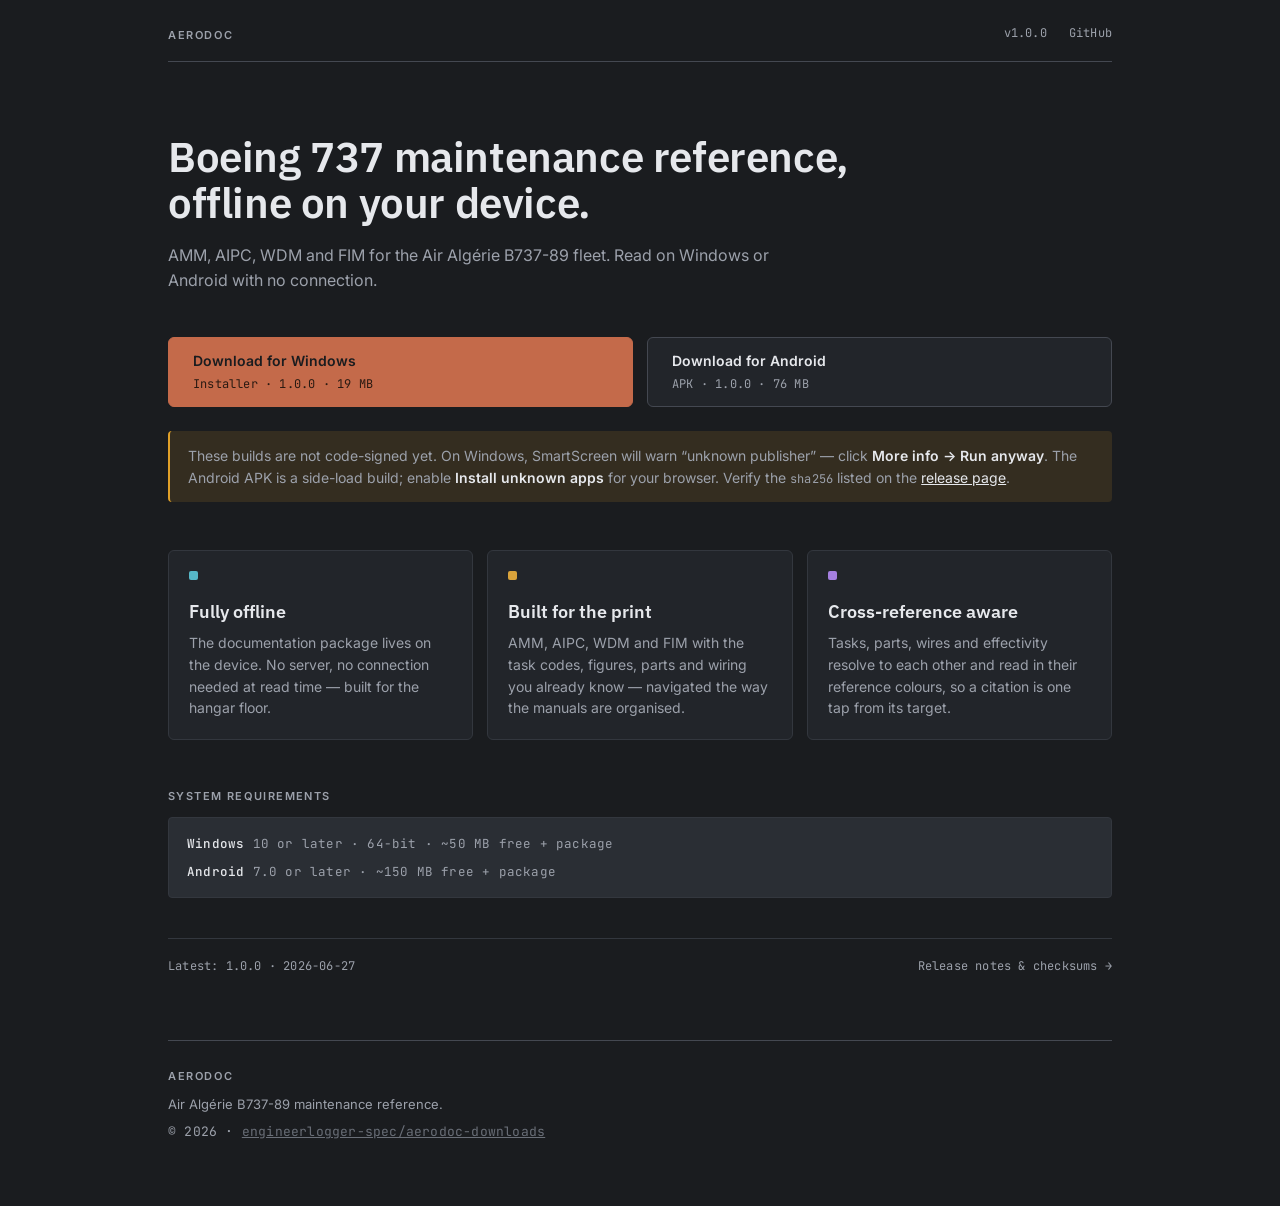
==== index.html @ a94293f4 "feat: AeroDoc download landing page + latest-resolver + Pages deploy Dark technical-manual page matc" ====
<!DOCTYPE html>
<html lang="en" data-os="unknown">
<head>
  <meta charset="UTF-8" />
  <meta name="viewport" content="width=device-width, initial-scale=1.0" />
  <title>AeroDoc — Boeing 737 maintenance reference, offline</title>
  <meta name="description" content="AeroDoc — AMM, AIPC, WDM and FIM for the Air Algérie B737-89 fleet. Read on Windows or Android with no connection." />
  <meta property="og:title" content="AeroDoc" />
  <meta property="og:description" content="Boeing 737 maintenance reference, offline on your device." />
  <meta property="og:type" content="website" />
  <link rel="preconnect" href="https://fonts.googleapis.com" />
  <link rel="preconnect" href="https://fonts.gstatic.com" crossorigin />
  <link href="https://fonts.googleapis.com/css2?family=IBM+Plex+Sans:wght@500;600&family=Inter:wght@400;500;600&family=JetBrains+Mono:wght@500&display=swap" rel="stylesheet" />
  <link rel="stylesheet" href="styles.css" />
</head>
<body>
  <div class="wrap">
    <!-- ── Header ─────────────────────────────────────────── -->
    <header class="topbar">
      <div class="wordmark">
        <span class="eyebrow">AERODOC</span>
      </div>
      <nav class="topnav">
        <a id="navVersion" class="mono" href="https://github.com/engineerlogger-spec/aerodoc-downloads/releases/latest">v—</a>
        <a class="mono" href="https://github.com/engineerlogger-spec/aerodoc-downloads" rel="noopener">GitHub</a>
      </nav>
    </header>

    <!-- ── Hero ───────────────────────────────────────────── -->
    <section class="hero">
      <h1>Boeing&nbsp;737 maintenance reference,<br />offline on your device.</h1>
      <p class="sub">AMM, AIPC, WDM and FIM for the Air&nbsp;Algérie B737-89 fleet.
        Read on Windows or Android with no connection.</p>
    </section>

    <!-- ── Download row ───────────────────────────────────── -->
    <section class="downloads" id="downloads">
      <a class="dl dl-windows" id="dlWindows"
         href="https://github.com/engineerlogger-spec/aerodoc-downloads/releases/latest/download/AeroDoc-Setup-latest.exe">
        <span class="dl-os">Download for Windows</span>
        <span class="dl-meta mono">Installer · <span data-fill="version">—</span> · <span data-fill="winSize">—</span></span>
      </a>
      <a class="dl dl-android" id="dlAndroid"
         href="https://github.com/engineerlogger-spec/aerodoc-downloads/releases/latest/download/AeroDoc-latest.apk">
        <span class="dl-os">Download for Android</span>
        <span class="dl-meta mono">APK · <span data-fill="version">—</span> · <span data-fill="apkSize">—</span></span>
      </a>
    </section>

    <!-- ── Unsigned-build caution (honest, load-bearing) ──── -->
    <aside class="callout">
      <p>These builds are not code-signed yet. On Windows, SmartScreen will warn
        “unknown publisher” — click <strong>More info → Run anyway</strong>. The
        Android APK is a side-load build; enable <strong>Install unknown apps</strong>
        for your browser. Verify the <span class="mono">sha256</span> listed on the
        <a href="https://github.com/engineerlogger-spec/aerodoc-downloads/releases/latest">release page</a>.</p>
    </aside>

    <!-- ── Value ──────────────────────────────────────────── -->
    <section class="cards">
      <article class="card">
        <span class="dot" style="--dot:#56B7C7"></span>
        <h3>Fully offline</h3>
        <p>The documentation package lives on the device. No server, no connection
          needed at read time — built for the hangar floor.</p>
      </article>
      <article class="card">
        <span class="dot" style="--dot:#D9A33B"></span>
        <h3>Built for the print</h3>
        <p>AMM, AIPC, WDM and FIM with the task codes, figures, parts and wiring you
          already know — navigated the way the manuals are organised.</p>
      </article>
      <article class="card">
        <span class="dot" style="--dot:#A57FE0"></span>
        <h3>Cross-reference aware</h3>
        <p>Tasks, parts, wires and effectivity resolve to each other and read in
          their reference colours, so a citation is one tap from its target.</p>
      </article>
    </section>

    <!-- ── System requirements ────────────────────────────── -->
    <section class="sysreq">
      <h2 class="label">SYSTEM REQUIREMENTS</h2>
      <div class="reqgrid mono">
        <div><span class="req-os">Windows</span> 10 or later · 64-bit · ~50&nbsp;MB free + package</div>
        <div><span class="req-os">Android</span> 7.0 or later · ~150&nbsp;MB free + package</div>
      </div>
    </section>

    <!-- ── Version strip ──────────────────────────────────── -->
    <section class="verstrip">
      <span class="mono">Latest: <span data-fill="version">—</span> · <span data-fill="date">—</span></span>
      <a class="mono" href="https://github.com/engineerlogger-spec/aerodoc-downloads/releases/latest">Release notes &amp; checksums →</a>
    </section>

    <!-- ── Footer ─────────────────────────────────────────── -->
    <footer class="foot">
      <span class="eyebrow">AERODOC</span>
      <p>Air Algérie B737-89 maintenance reference.</p>
      <p class="muted mono">© 2026 · <a href="https://github.com/engineerlogger-spec/aerodoc-downloads" rel="noopener">engineerlogger-spec/aerodoc-downloads</a></p>
    </footer>
  </div>

  <script src="app.js"></script>
</body>
</html>
---- styles.css ----
/* AeroDoc landing page — the app's identity rendered in HTML.
   Dark, thin-bordered, no gradients/shadows. Tokens mirror
   apps/aerodoc_flutter/lib/design/ad_tokens.dart (dark palette). */

:root {
  --bg-deep: #1A1C1F;
  --bg-panel: #22252A;
  --bg-raised: #2A2E34;
  --hover: #33373E;
  --fg: #E6E8EC;
  --fg-2: #9CA1AB;
  --fg-muted: #6A6F78;
  --line-soft: #33373E;
  --line-hard: #444851;
  --accent: #C46A4A;
  --accent-soft: #C46A4A29;
  --caution: #E0A028;
  --caution-wash: #E0A02821;

  --sans: 'Inter', system-ui, -apple-system, Segoe UI, Roboto, sans-serif;
  --display: 'IBM Plex Sans', var(--sans);
  --mono: 'JetBrains Mono', ui-monospace, SFMono-Regular, Menlo, monospace;
  --maxw: 1040px;
}

* { box-sizing: border-box; }

html { -webkit-text-size-adjust: 100%; }

body {
  margin: 0;
  background: var(--bg-deep);
  color: var(--fg);
  font-family: var(--sans);
  font-size: 15px;
  line-height: 1.55;
  -webkit-font-smoothing: antialiased;
  text-rendering: optimizeLegibility;
}

.wrap {
  max-width: var(--maxw);
  margin: 0 auto;
  padding: 0 48px 64px;
}

a { color: inherit; }
.mono { font-family: var(--mono); font-size: 12px; letter-spacing: 0.2px; }
.muted { color: var(--fg-muted); }

.eyebrow {
  font-family: var(--sans);
  font-weight: 600;
  font-size: 11px;
  letter-spacing: 1.6px;
  text-transform: uppercase;
  color: var(--fg-2);
}

/* ── Header ─────────────────────────────────────────────── */
.topbar {
  display: flex;
  align-items: center;
  justify-content: space-between;
  padding: 22px 0 16px;
  border-bottom: 1px solid var(--line-hard);
}
.topnav { display: flex; gap: 22px; }
.topnav a {
  text-decoration: none;
  color: var(--fg-2);
  transition: color 0.15s ease;
}
.topnav a:hover { color: var(--fg); }

/* ── Hero ───────────────────────────────────────────────── */
.hero { padding: 72px 0 8px; }
.hero h1 {
  font-family: var(--display);
  font-weight: 600;
  font-size: 42px;
  line-height: 1.08;
  letter-spacing: -0.4px;
  margin: 0 0 18px;
  color: var(--fg);
}
.hero .sub {
  max-width: 620px;
  margin: 0;
  font-size: 16px;
  color: var(--fg-2);
}

/* ── Download row ───────────────────────────────────────── */
.downloads {
  display: flex;
  gap: 14px;
  margin: 36px 0 0;
}
.dl {
  flex: 1 1 0;
  min-height: 64px;
  display: flex;
  flex-direction: column;
  justify-content: center;
  gap: 4px;
  padding: 12px 24px;
  border-radius: 6px;
  text-decoration: none;
  border: 1px solid var(--line-hard);
  background: var(--bg-panel);
  color: var(--fg);
  transition: background 0.15s ease, border-color 0.15s ease, transform 0.05s ease;
}
.dl:hover { background: var(--hover); }
.dl:active { transform: translateY(1px); }
.dl-os { font-weight: 600; font-size: 14px; }
.dl-meta { color: var(--fg-2); }

/* Primary (accent) button — the OS we think you're on. */
.dl.primary {
  background: var(--accent);
  border-color: var(--accent);
  color: #1A1C1F;
}
.dl.primary .dl-meta { color: #2A1A12; }
.dl.primary:hover { background: #B65F40; border-color: #B65F40; }
.dl:focus-visible { outline: 2px solid var(--accent); outline-offset: 2px; }

/* OS detection: default + Windows -> Windows primary; Android -> Android
   primary AND moved first. JS sets <html data-os>. */
[data-os="android"] .downloads { flex-direction: row; }
[data-os="android"] .dl-android { order: 0; }
[data-os="android"] .dl-windows { order: 1; }
[data-os="unknown"] .dl-windows,
[data-os="windows"] .dl-windows { background: var(--accent); border-color: var(--accent); color: #1A1C1F; }
[data-os="unknown"] .dl-windows .dl-meta,
[data-os="windows"] .dl-windows .dl-meta { color: #2A1A12; }
[data-os="unknown"] .dl-windows:hover,
[data-os="windows"] .dl-windows:hover { background: #B65F40; border-color: #B65F40; }
[data-os="android"] .dl-android { background: var(--accent); border-color: var(--accent); color: #1A1C1F; }
[data-os="android"] .dl-android .dl-meta { color: #2A1A12; }
[data-os="android"] .dl-android:hover { background: #B65F40; border-color: #B65F40; }

/* ── Caution callout ────────────────────────────────────── */
.callout {
  margin: 24px 0 0;
  padding: 14px 18px;
  background: var(--caution-wash);
  border-left: 2px solid var(--caution);
  border-radius: 4px;
}
.callout p { margin: 0; font-size: 14px; color: var(--fg-2); }
.callout strong { color: var(--fg); font-weight: 600; }
.callout a { color: var(--fg); }

/* ── Value cards ────────────────────────────────────────── */
.cards {
  display: grid;
  grid-template-columns: repeat(3, 1fr);
  gap: 14px;
  margin: 48px 0 0;
}
.card {
  background: var(--bg-panel);
  border: 1px solid var(--line-soft);
  border-radius: 6px;
  padding: 20px;
}
.card .dot {
  display: inline-block;
  width: 9px;
  height: 9px;
  border-radius: 2px;
  background: var(--dot, var(--accent));
  margin-bottom: 12px;
}
.card h3 {
  font-family: var(--display);
  font-weight: 600;
  font-size: 18px;
  margin: 0 0 6px;
  color: var(--fg);
}
.card p { margin: 0; font-size: 14px; color: var(--fg-2); }

/* ── System requirements ────────────────────────────────── */
.sysreq { margin: 48px 0 0; }
.label {
  font-family: var(--sans);
  font-weight: 600;
  font-size: 11px;
  letter-spacing: 1.4px;
  text-transform: uppercase;
  color: var(--fg-2);
  margin: 0 0 12px;
}
.reqgrid {
  background: var(--bg-raised);
  border: 1px solid var(--line-soft);
  border-radius: 4px;
  padding: 16px 18px;
  display: grid;
  gap: 8px;
  font-size: 12.5px;
  color: var(--fg-2);
}
.req-os { color: var(--fg); font-weight: 500; }

/* ── Version strip ──────────────────────────────────────── */
.verstrip {
  margin: 40px 0 0;
  padding-top: 18px;
  border-top: 1px solid var(--line-soft);
  display: flex;
  align-items: center;
  justify-content: space-between;
  gap: 16px;
  color: var(--fg-2);
}
.verstrip a { color: var(--fg-2); text-decoration: none; }
.verstrip a:hover { color: var(--fg); }

/* ── Footer ─────────────────────────────────────────────── */
.foot {
  margin: 64px 0 0;
  padding-top: 22px;
  border-top: 1px solid var(--line-hard);
}
.foot p { margin: 8px 0 0; font-size: 13px; color: var(--fg-2); }
.foot .muted a { color: var(--fg-muted); }
.foot .muted a:hover { color: var(--fg-2); }

/* ── Responsive ─────────────────────────────────────────── */
@media (max-width: 720px) {
  .wrap { padding: 0 16px 48px; }
  .hero { padding: 48px 0 8px; }
  .hero h1 { font-size: 30px; }
  .downloads,
  [data-os="android"] .downloads { flex-direction: column; }
  .cards { grid-template-columns: 1fr; }
  .verstrip { flex-direction: column; align-items: flex-start; gap: 6px; }
}
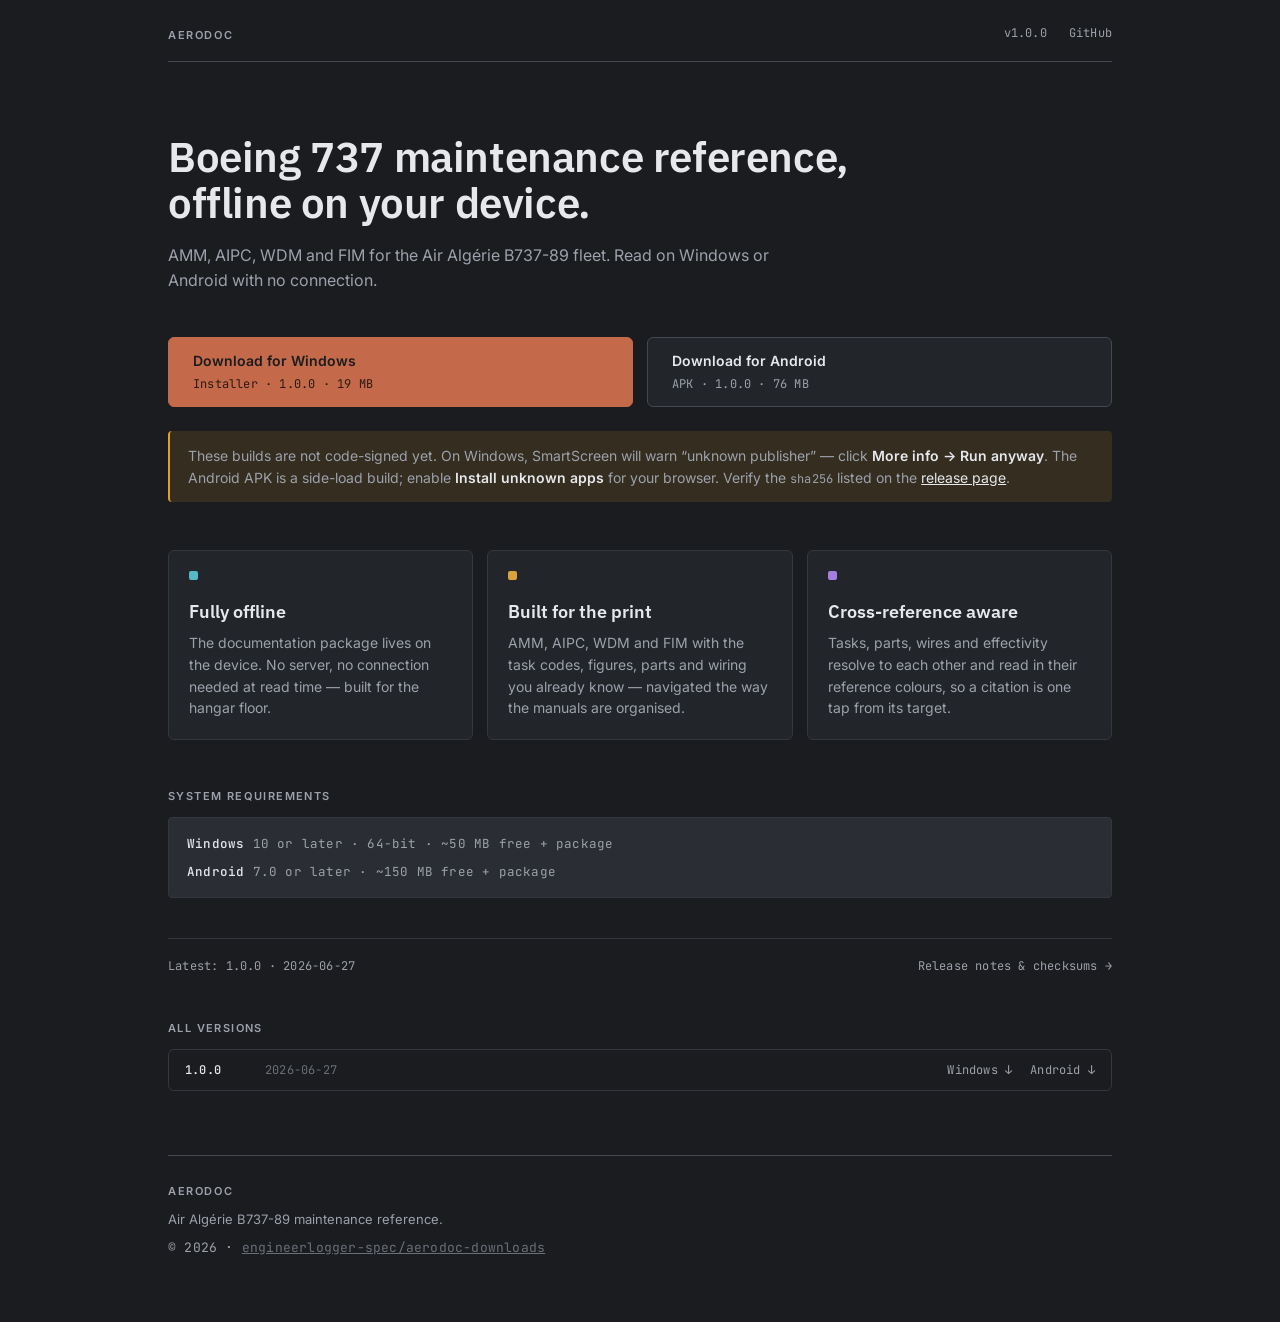
==== commit b2348d1d: "feat: version-history section (download any past version on demand) Co-Authored-By: Claude Opus 4.8 " ====
--- a/index.html
+++ b/index.html
@@ -36,12 +36,12 @@
     <!-- ── Download row ───────────────────────────────────── -->
     <section class="downloads" id="downloads">
       <a class="dl dl-windows" id="dlWindows"
-         href="https://github.com/engineerlogger-spec/aerodoc-downloads/releases/latest/download/AeroDoc-Setup-latest.exe">
+         href="https://github.com/engineerlogger-spec/aerodoc-downloads/releases/latest/download/aerodoc_installer_latest.exe">
         <span class="dl-os">Download for Windows</span>
         <span class="dl-meta mono">Installer · <span data-fill="version">—</span> · <span data-fill="winSize">—</span></span>
       </a>
       <a class="dl dl-android" id="dlAndroid"
-         href="https://github.com/engineerlogger-spec/aerodoc-downloads/releases/latest/download/AeroDoc-latest.apk">
+         href="https://github.com/engineerlogger-spec/aerodoc-downloads/releases/latest/download/aerodoc_latest.apk">
         <span class="dl-os">Download for Android</span>
         <span class="dl-meta mono">APK · <span data-fill="version">—</span> · <span data-fill="apkSize">—</span></span>
       </a>
@@ -93,6 +93,14 @@
       <a class="mono" href="https://github.com/engineerlogger-spec/aerodoc-downloads/releases/latest">Release notes &amp; checksums →</a>
     </section>
 
+    <!-- ── Version history — download any past version on demand ─ -->
+    <section class="history">
+      <h2 class="label">ALL VERSIONS</h2>
+      <div class="vtable" id="versionList">
+        <p class="muted mono">Loading…</p>
+      </div>
+    </section>
+
     <!-- ── Footer ─────────────────────────────────────────── -->
     <footer class="foot">
       <span class="eyebrow">AERODOC</span>
--- a/styles.css
+++ b/styles.css
@@ -241,3 +241,33 @@
   .cards { grid-template-columns: 1fr; }
   .verstrip { flex-direction: column; align-items: flex-start; gap: 6px; }
 }
+
+/* ── Version history ────────────────────────────────────── */
+.history { margin: 44px 0 0; }
+.vtable {
+  border: 1px solid var(--line-soft);
+  border-radius: 6px;
+  overflow: hidden;
+}
+.vrow {
+  display: flex;
+  align-items: center;
+  gap: 16px;
+  padding: 11px 16px;
+  border-bottom: 1px solid var(--line-soft);
+  font-size: 12.5px;
+}
+.vrow:last-child { border-bottom: none; }
+.vrow:hover { background: var(--bg-panel); }
+.vver { color: var(--fg); font-weight: 500; min-width: 64px; }
+.vdate { color: var(--fg-muted); min-width: 96px; }
+.vlinks { margin-left: auto; display: flex; gap: 18px; }
+.vdl { color: var(--fg-2); text-decoration: none; }
+.vdl:hover { color: var(--accent); }
+.vtable .muted { padding: 14px 16px; margin: 0; }
+.vtable .muted a { color: var(--fg-2); }
+.vtable .muted a:hover { color: var(--accent); }
+@media (max-width: 720px) {
+  .vrow { flex-wrap: wrap; gap: 6px 12px; }
+  .vlinks { margin-left: 0; width: 100%; }
+}
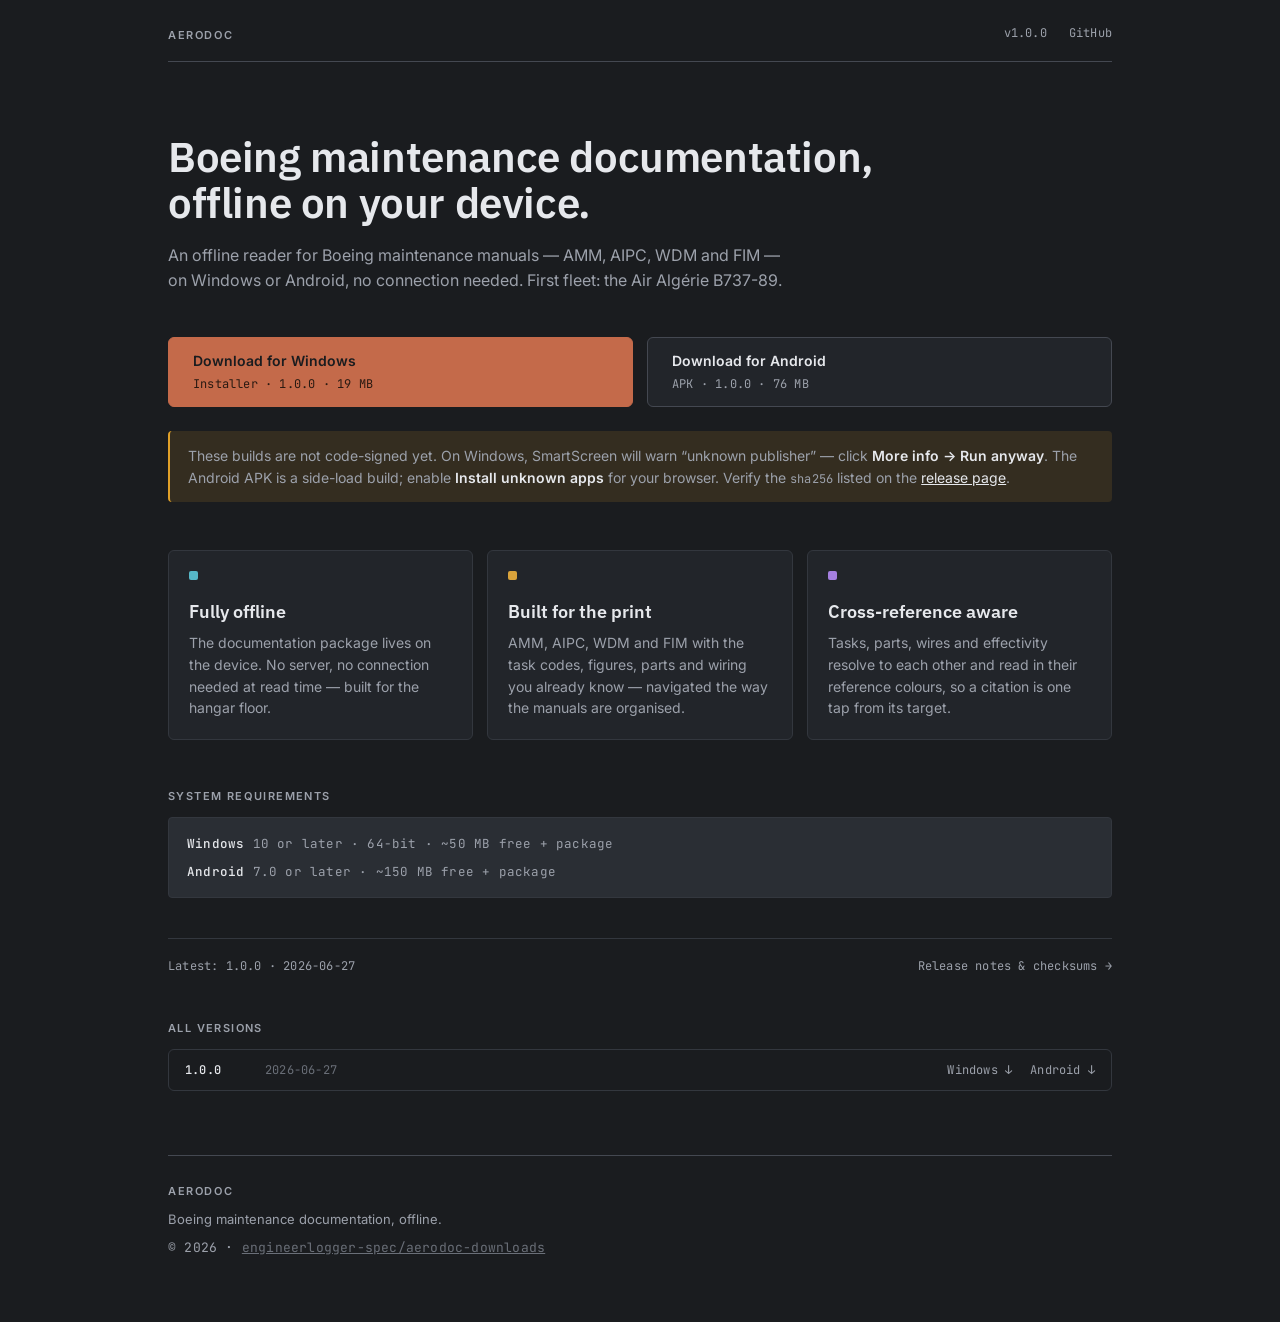
==== commit 2f1a3ce3: "copy: AeroDoc reads Boeing maintenance documentation; B737-89 is the first fleet, not the scope Also" ====
--- a/index.html
+++ b/index.html
@@ -3,10 +3,10 @@
 <head>
   <meta charset="UTF-8" />
   <meta name="viewport" content="width=device-width, initial-scale=1.0" />
-  <title>AeroDoc — Boeing 737 maintenance reference, offline</title>
-  <meta name="description" content="AeroDoc — AMM, AIPC, WDM and FIM for the Air Algérie B737-89 fleet. Read on Windows or Android with no connection." />
+  <title>AeroDoc — Boeing maintenance documentation, offline</title>
+  <meta name="description" content="AeroDoc — an offline reader for Boeing maintenance manuals (AMM, AIPC, WDM, FIM) on Windows and Android. First fleet: the Air Algérie B737-89." />
   <meta property="og:title" content="AeroDoc" />
-  <meta property="og:description" content="Boeing 737 maintenance reference, offline on your device." />
+  <meta property="og:description" content="Boeing maintenance documentation, offline on your device." />
   <meta property="og:type" content="website" />
   <link rel="preconnect" href="https://fonts.googleapis.com" />
   <link rel="preconnect" href="https://fonts.gstatic.com" crossorigin />
@@ -28,9 +28,10 @@
 
     <!-- ── Hero ───────────────────────────────────────────── -->
     <section class="hero">
-      <h1>Boeing&nbsp;737 maintenance reference,<br />offline on your device.</h1>
-      <p class="sub">AMM, AIPC, WDM and FIM for the Air&nbsp;Algérie B737-89 fleet.
-        Read on Windows or Android with no connection.</p>
+      <h1>Boeing maintenance documentation,<br />offline on your device.</h1>
+      <p class="sub">An offline reader for Boeing maintenance manuals — AMM, AIPC,
+        WDM and FIM — on Windows or Android, no connection needed.
+        First fleet: the Air&nbsp;Algérie B737-89.</p>
     </section>
 
     <!-- ── Download row ───────────────────────────────────── -->
@@ -104,7 +105,7 @@
     <!-- ── Footer ─────────────────────────────────────────── -->
     <footer class="foot">
       <span class="eyebrow">AERODOC</span>
-      <p>Air Algérie B737-89 maintenance reference.</p>
+      <p>Boeing maintenance documentation, offline.</p>
       <p class="muted mono">© 2026 · <a href="https://github.com/engineerlogger-spec/aerodoc-downloads" rel="noopener">engineerlogger-spec/aerodoc-downloads</a></p>
     </footer>
   </div>
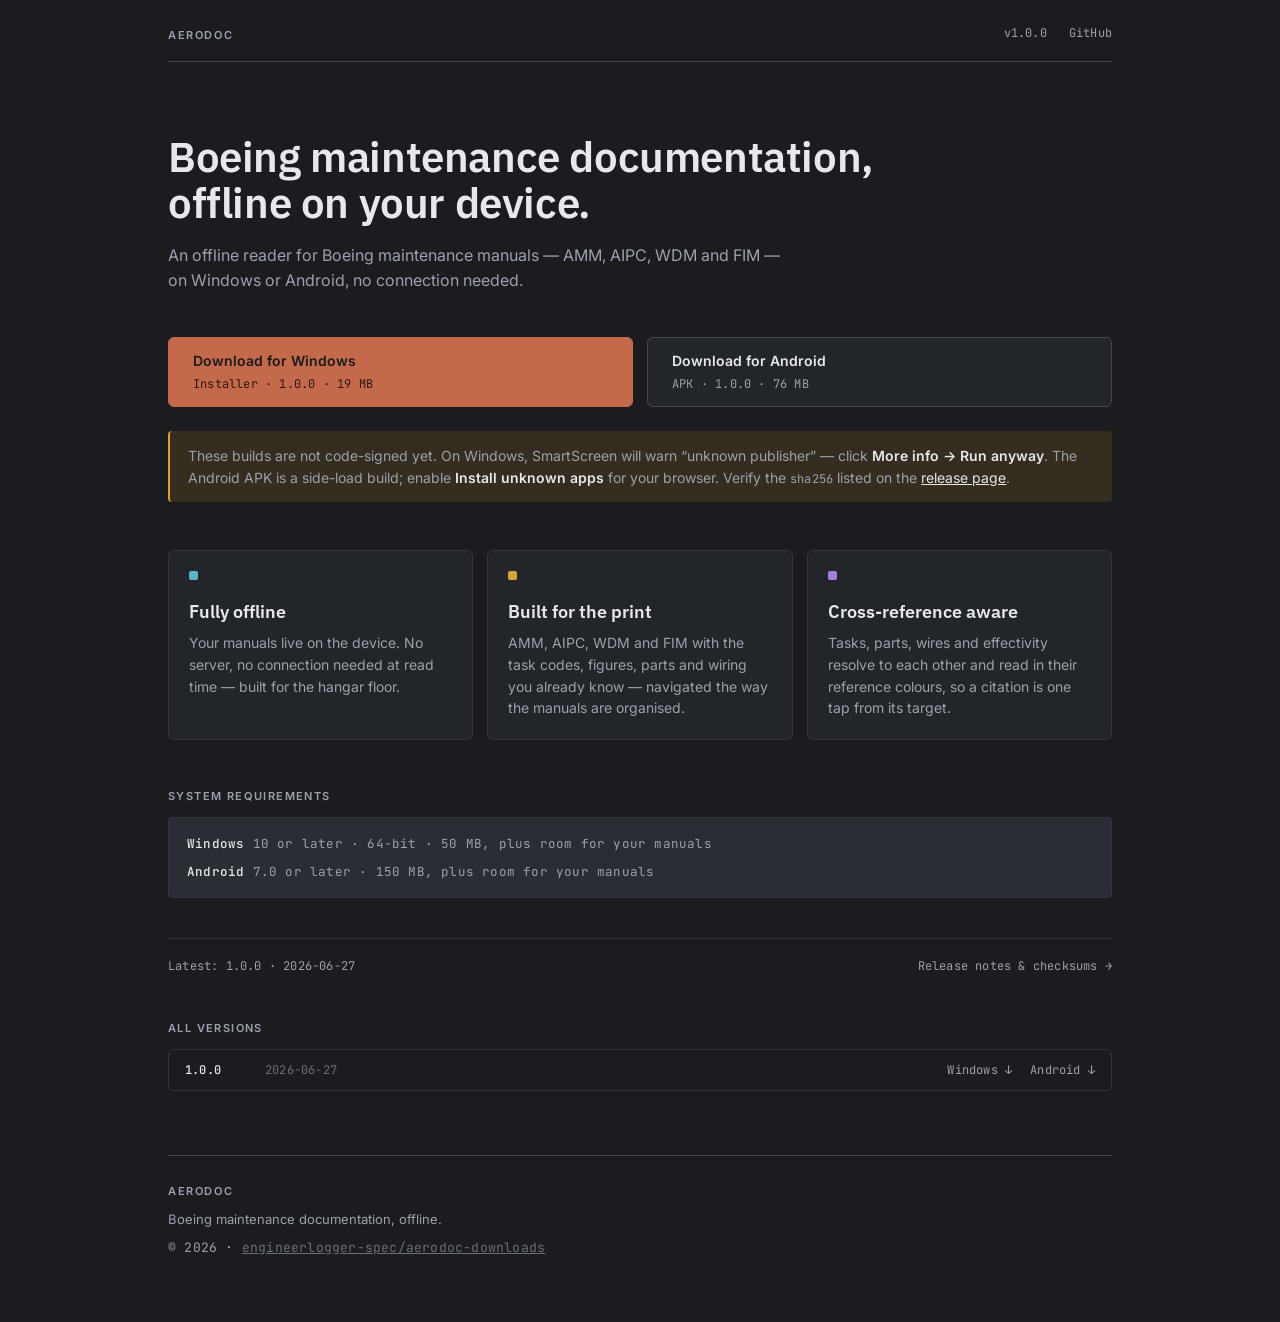
==== commit 4a30a102: "copy: app download page no longer names a customer/fleet or the data packages The landing page is ab" ====
--- a/index.html
+++ b/index.html
@@ -4,7 +4,7 @@
   <meta charset="UTF-8" />
   <meta name="viewport" content="width=device-width, initial-scale=1.0" />
   <title>AeroDoc — Boeing maintenance documentation, offline</title>
-  <meta name="description" content="AeroDoc — an offline reader for Boeing maintenance manuals (AMM, AIPC, WDM, FIM) on Windows and Android. First fleet: the Air Algérie B737-89." />
+  <meta name="description" content="AeroDoc — an offline reader for Boeing maintenance manuals (AMM, AIPC, WDM, FIM) on Windows and Android." />
   <meta property="og:title" content="AeroDoc" />
   <meta property="og:description" content="Boeing maintenance documentation, offline on your device." />
   <meta property="og:type" content="website" />
@@ -30,8 +30,7 @@
     <section class="hero">
       <h1>Boeing maintenance documentation,<br />offline on your device.</h1>
       <p class="sub">An offline reader for Boeing maintenance manuals — AMM, AIPC,
-        WDM and FIM — on Windows or Android, no connection needed.
-        First fleet: the Air&nbsp;Algérie B737-89.</p>
+        WDM and FIM — on Windows or Android, no connection needed.</p>
     </section>
 
     <!-- ── Download row ───────────────────────────────────── -->
@@ -62,8 +61,8 @@
       <article class="card">
         <span class="dot" style="--dot:#56B7C7"></span>
         <h3>Fully offline</h3>
-        <p>The documentation package lives on the device. No server, no connection
-          needed at read time — built for the hangar floor.</p>
+        <p>Your manuals live on the device. No server, no connection needed at
+          read time — built for the hangar floor.</p>
       </article>
       <article class="card">
         <span class="dot" style="--dot:#D9A33B"></span>
@@ -83,8 +82,8 @@
     <section class="sysreq">
       <h2 class="label">SYSTEM REQUIREMENTS</h2>
       <div class="reqgrid mono">
-        <div><span class="req-os">Windows</span> 10 or later · 64-bit · ~50&nbsp;MB free + package</div>
-        <div><span class="req-os">Android</span> 7.0 or later · ~150&nbsp;MB free + package</div>
+        <div><span class="req-os">Windows</span> 10 or later · 64-bit · 50&nbsp;MB, plus room for your manuals</div>
+        <div><span class="req-os">Android</span> 7.0 or later · 150&nbsp;MB, plus room for your manuals</div>
       </div>
     </section>
 
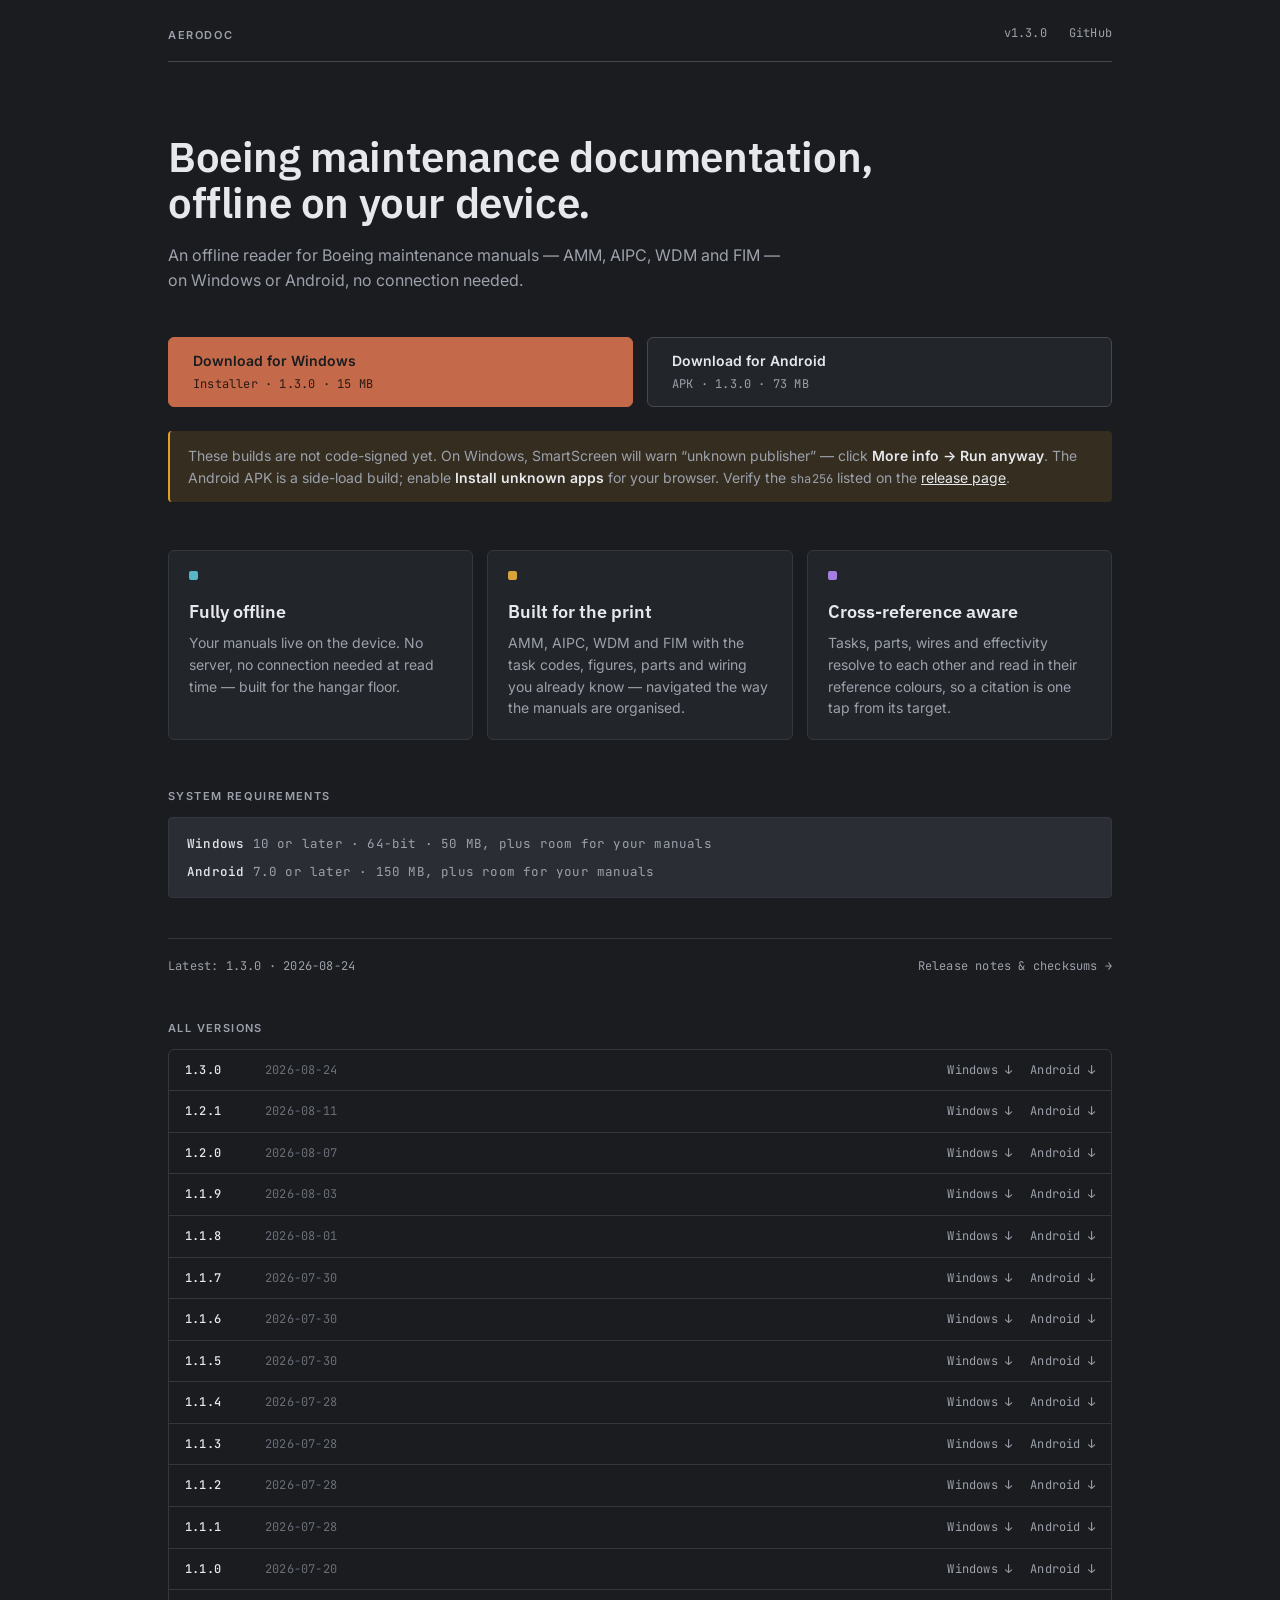
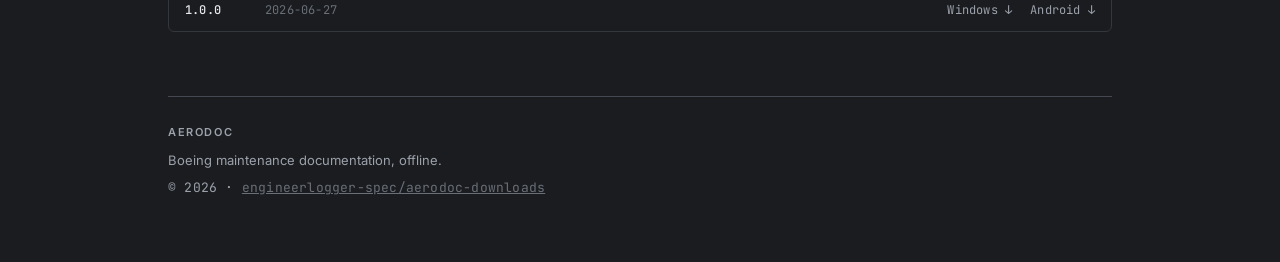
==== commit 3abdc2fe: "downloads: the buttons point at the client release, not whatever is newest Every download link used " ====
--- a/index.html
+++ b/index.html
@@ -21,7 +21,7 @@
         <span class="eyebrow">AERODOC</span>
       </div>
       <nav class="topnav">
-        <a id="navVersion" class="mono" href="https://github.com/engineerlogger-spec/aerodoc-downloads/releases/latest">v—</a>
+        <a id="navVersion" class="mono" href="https://github.com/engineerlogger-spec/aerodoc-downloads/releases/tag/v1.3.0">v—</a>
         <a class="mono" href="https://github.com/engineerlogger-spec/aerodoc-downloads" rel="noopener">GitHub</a>
       </nav>
     </header>
@@ -36,12 +36,12 @@
     <!-- ── Download row ───────────────────────────────────── -->
     <section class="downloads" id="downloads">
       <a class="dl dl-windows" id="dlWindows"
-         href="https://github.com/engineerlogger-spec/aerodoc-downloads/releases/latest/download/aerodoc_installer_latest.exe">
+         href="https://github.com/engineerlogger-spec/aerodoc-downloads/releases/download/v1.3.0/aerodoc_installer_latest.exe">
         <span class="dl-os">Download for Windows</span>
         <span class="dl-meta mono">Installer · <span data-fill="version">—</span> · <span data-fill="winSize">—</span></span>
       </a>
       <a class="dl dl-android" id="dlAndroid"
-         href="https://github.com/engineerlogger-spec/aerodoc-downloads/releases/latest/download/aerodoc_latest.apk">
+         href="https://github.com/engineerlogger-spec/aerodoc-downloads/releases/download/v1.3.0/aerodoc_latest.apk">
         <span class="dl-os">Download for Android</span>
         <span class="dl-meta mono">APK · <span data-fill="version">—</span> · <span data-fill="apkSize">—</span></span>
       </a>
@@ -53,7 +53,7 @@
         “unknown publisher” — click <strong>More info → Run anyway</strong>. The
         Android APK is a side-load build; enable <strong>Install unknown apps</strong>
         for your browser. Verify the <span class="mono">sha256</span> listed on the
-        <a href="https://github.com/engineerlogger-spec/aerodoc-downloads/releases/latest">release page</a>.</p>
+        <a href="https://github.com/engineerlogger-spec/aerodoc-downloads/releases/tag/v1.3.0">release page</a>.</p>
     </aside>
 
     <!-- ── Value ──────────────────────────────────────────── -->
@@ -90,7 +90,7 @@
     <!-- ── Version strip ──────────────────────────────────── -->
     <section class="verstrip">
       <span class="mono">Latest: <span data-fill="version">—</span> · <span data-fill="date">—</span></span>
-      <a class="mono" href="https://github.com/engineerlogger-spec/aerodoc-downloads/releases/latest">Release notes &amp; checksums →</a>
+      <a class="mono" href="https://github.com/engineerlogger-spec/aerodoc-downloads/releases/tag/v1.3.0">Release notes &amp; checksums →</a>
     </section>
 
     <!-- ── Version history — download any past version on demand ─ -->
